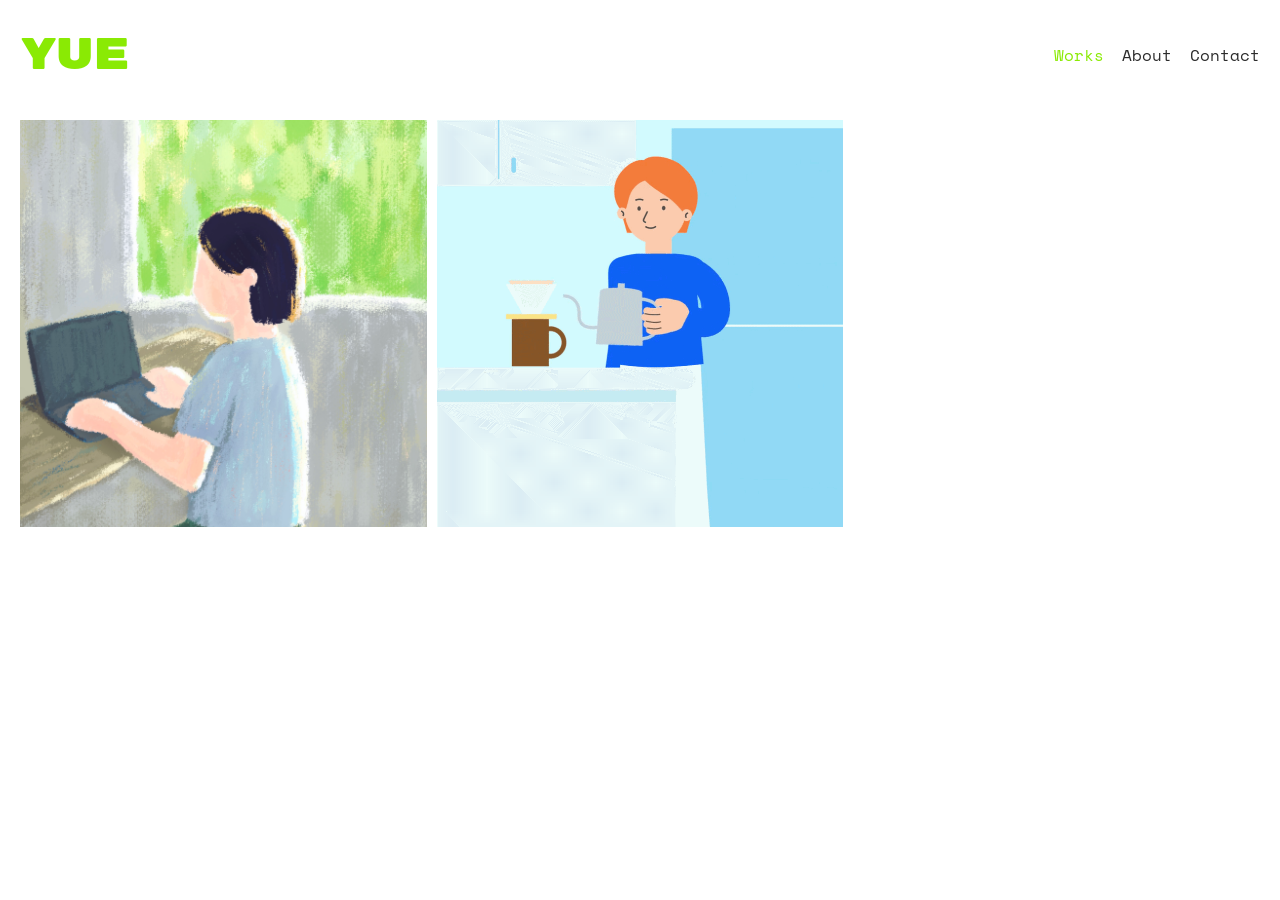
==== index.html @ 3db2f6ad "Add files via upload" ====
<!doctype html>
<html lang="zh-Hans">
  <head>
    <meta charset="UTF-8" />
    <meta name="viewport" content="width=device-width, initial-scale=1.0" />
    <title>Portfolio</title>
    <link rel="preconnect" href="https://fonts.googleapis.com" />
    <link rel="preconnect" href="https://fonts.gstatic.com" crossorigin />
    <link
      href="https://fonts.googleapis.com/css2?family=Space+Mono:ital,wght@0,400;0,700;1,400;1,700&display=swap"
      rel="stylesheet"
    />
    <link
      href="https://fonts.googleapis.com/css2?family=Rubik+Mono+One&display=swap"
      rel="stylesheet"
    />
    <link rel="stylesheet" href="./style.css" />
  </head>

  <body>
    <header class="site-header">
      <div class="container">
        <div class="brand">Yue</div>
        <nav class="nav" aria-label="Primary">
          <a class="nav__link is-active" href="./index.html">Works</a>
          <a class="nav__link" href="./about.html">About</a>
          <a class="nav__link" href="./contact.html">Contact</a>
        </nav>
      </div>
    </header>

    <main class="container">
      <section>
        <div id="grid" class="grid" aria-live="polite"></div>
        <div id="status" class="status" role="status" aria-live="polite"></div>
      </section>
    </main>

    <div id="modal" class="modal" aria-hidden="true">
      <div class="modal__backdrop" data-close></div>
      <div class="viewer" role="dialog" aria-modal="true" aria-label="Work viewer">
        <button class="viewer__close" type="button" aria-label="Close" data-close>×</button>
        <button class="viewer__nav viewer__nav--prev" type="button" aria-label="Previous" data-prev>
          ‹
        </button>
        <button class="viewer__nav viewer__nav--next" type="button" aria-label="Next" data-next>
          ›
        </button>
        <div class="viewer__stage" id="modalMedia"></div>
        <div class="viewer__title" id="modalTitle"></div>
        <div class="viewer__date" id="modalDate"></div>
        <div class="viewer__desc" id="modalDesc"></div>
      </div>
    </div>

    <script src="./script.js"></script>
  </body>
</html>
---- style.css ----
:root {
  --bg: #ffffff;
  --text: #2b2b2b;
  --muted: #777777;
  --border: rgba(0, 0, 0, 0.08);
  --header-bg: #ffffff;
  --header-h: 110px;
  --accent: #8aea04;
  --font-base: "Space Mono", ui-monospace, SFMono-Regular, Menlo, Monaco, Consolas, "Liberation Mono",
    "Courier New", monospace;
  --font-brand: "Rubik Mono One", var(--font-base);
}

* {
  box-sizing: border-box;
}

html,
body {
  height: 100%;
}

body {
  margin: 0;
  font-family: var(--font-base);
  background: var(--bg);
  color: var(--text);
  padding-top: var(--header-h);
}

.container {
  width: min(1240px, 100% - 40px);
  margin: 0 auto;
}

.site-header {
  position: fixed;
  top: 0;
  left: 0;
  right: 0;
  height: var(--header-h);
  z-index: 40;
  background: var(--header-bg);
  border-bottom: 0;
}

.site-header .container {
  display: flex;
  height: 100%;
  align-items: center;
  justify-content: space-between;
  padding: 0;
}

.brand {
  font-family: var(--font-brand);
  font-weight: 400;
  color: var(--accent);
  letter-spacing: -0.6px;
  font-size: 44px;
  line-height: 1;
  transform: none;
}

.nav {
  display: flex;
  align-items: center;
  gap: 18px;
  font-family: var(--font-base);
}

.nav__link {
  text-decoration: none;
  color: var(--text);
  font-size: 16px;
  padding: 6px 0;
  transition: opacity 140ms ease, color 140ms ease;
}

.nav__link:hover {
  opacity: 0.7;
  color: var(--accent);
}

.nav__link.is-active {
  color: var(--accent);
}

main.container {
  padding-top: 0;
}

.grid {
  padding: 10px 0 64px;
  display: grid;
  grid-template-columns: repeat(3, 1fr);
  column-gap: 10px;
  row-gap: 10px;
}

@media (max-width: 960px) {
  .grid {
    grid-template-columns: repeat(2, 1fr);
  }
}

@media (max-width: 640px) {
  .grid {
    grid-template-columns: repeat(2, 1fr);
  }
}

.card {
  width: 100%;
  display: block;
  border: 0;
  padding: 0;
  margin: 0;
  border-radius: 0;
  overflow: hidden;
  background: transparent;
  transform: translateZ(0);
  cursor: pointer;
  text-align: left;
}

.card:hover {
  transform: none;
}

.thumb {
  width: 100%;
  aspect-ratio: 1 / 1;
  height: auto;
  background: #f3f3f3;
  display: block;
  object-fit: cover;
}

.card__caption {
  margin-top: 10px;
  font-size: 13px;
  line-height: 1.35;
  color: var(--text);
  text-align: left;
}

.status {
  padding-bottom: 40px;
  color: var(--muted);
  font-size: 14px;
}

/* Modal */
.modal {
  position: fixed;
  inset: 0;
  display: none;
  z-index: 50;
}

.modal.is-open {
  display: block;
}

.modal__backdrop {
  position: absolute;
  inset: 0;
  background: rgba(255, 255, 255, 0.96);
}

.viewer {
  position: absolute;
  inset: 0;
  padding: 22px 22px 70px;
  display: flex;
  flex-direction: column;
}

.viewer__close {
  position: absolute;
  right: 18px;
  top: 14px;
  border: 0;
  background: transparent;
  font-size: 28px;
  line-height: 1;
  cursor: pointer;
  color: var(--text);
  padding: 8px 10px;
  opacity: 0.75;
  transition: opacity 140ms ease;
}

.viewer__close:hover {
  opacity: 1;
}

.viewer__nav {
  position: absolute;
  top: 50%;
  transform: translateY(-50%);
  width: 44px;
  height: 44px;
  border: 0;
  background: transparent;
  cursor: pointer;
  font-size: 34px;
  line-height: 1;
  color: rgba(0, 0, 0, 0.45);
  transition: color 140ms ease, opacity 140ms ease;
  padding: 0;
  opacity: 0.85;
}

.viewer__nav:hover {
  color: rgba(0, 0, 0, 0.75);
  opacity: 1;
}

.viewer__nav--prev {
  left: 14px;
}

.viewer__nav--next {
  right: 14px;
}

.viewer__stage {
  flex: 1;
  margin: 68px auto 0;
  width: min(1080px, calc(100% - 160px));
  max-height: calc(100vh - 230px);
  display: flex;
  align-items: center;
  justify-content: center;
  overflow: hidden;
}

.viewer__stage img {
  width: 100%;
  height: 100%;
  object-fit: contain;
  display: block;
}

.viewer__stage iframe {
  width: 100%;
  height: 100%;
  border: 0;
  display: block;
  background: transparent;
}

.viewer__stage.is-video {
  height: min(70vh, 720px);
  width: auto;
  max-width: calc(100% - 160px);
  aspect-ratio: 16 / 9;
}

.viewer__title {
  margin: 44px auto 0;
  font-size: 15px;
  font-weight: 600;
  color: var(--text);
  text-align: center;
  max-width: calc(100% - 40px);
  white-space: nowrap;
  overflow: hidden;
  text-overflow: ellipsis;
}

.viewer__date {
  margin: 6px auto 0;
  font-size: 12px;
  color: var(--muted);
  text-align: center;
}

.viewer__desc {
  margin: 16px auto 0;
  max-width: min(720px, calc(100% - 48px));
  font-size: 14px;
  line-height: 1.65;
  color: rgba(0, 0, 0, 0.75);
  white-space: pre-wrap;
  text-align: left;
}
.card__caption {
  display: none;
}
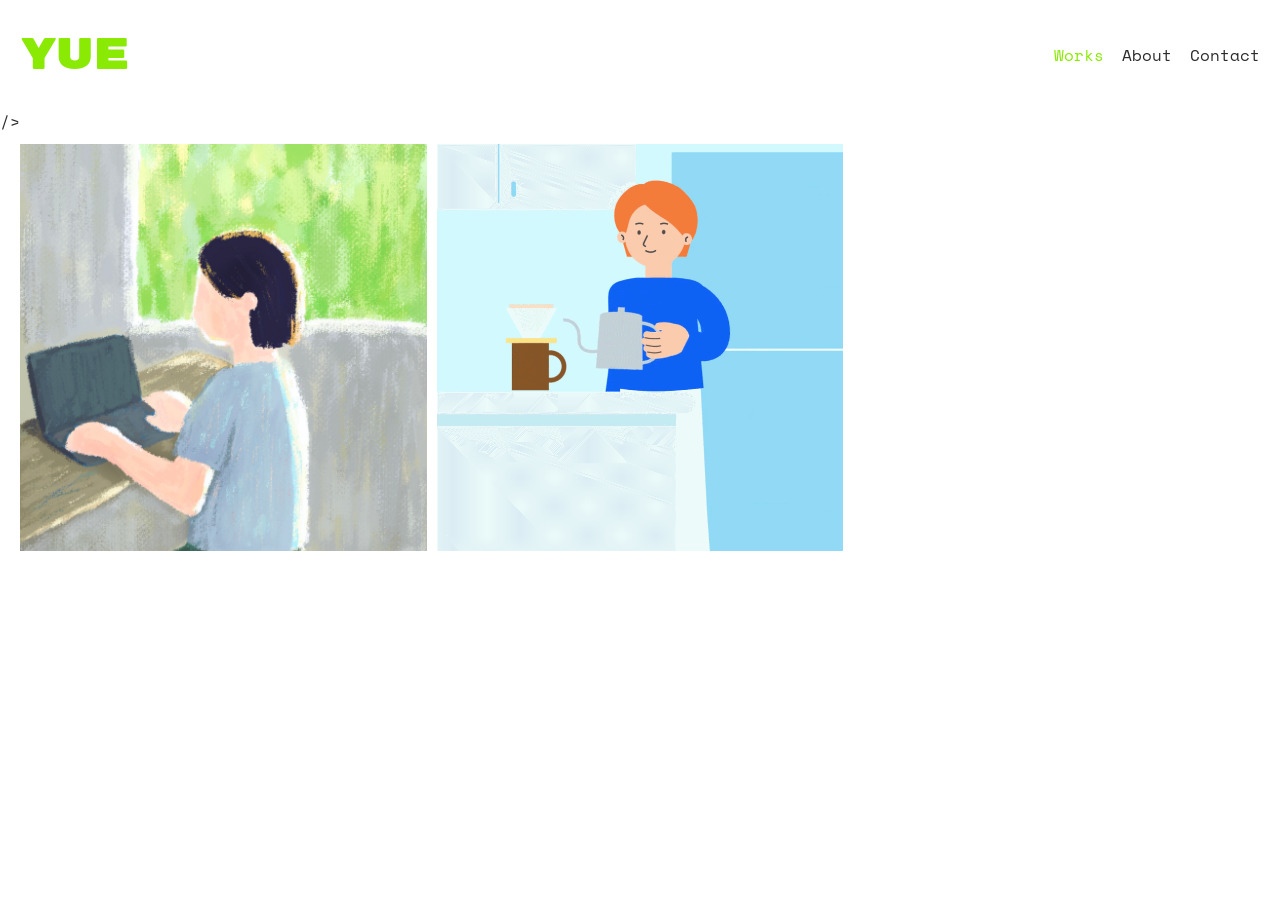
==== commit 7430902c: "Update index.html" ====
--- a/index.html
+++ b/index.html
@@ -10,6 +10,8 @@
       href="https://fonts.googleapis.com/css2?family=Space+Mono:ital,wght@0,400;0,700;1,400;1,700&display=swap"
       rel="stylesheet"
     />
+/>
+    
     <link
       href="https://fonts.googleapis.com/css2?family=Rubik+Mono+One&display=swap"
       rel="stylesheet"
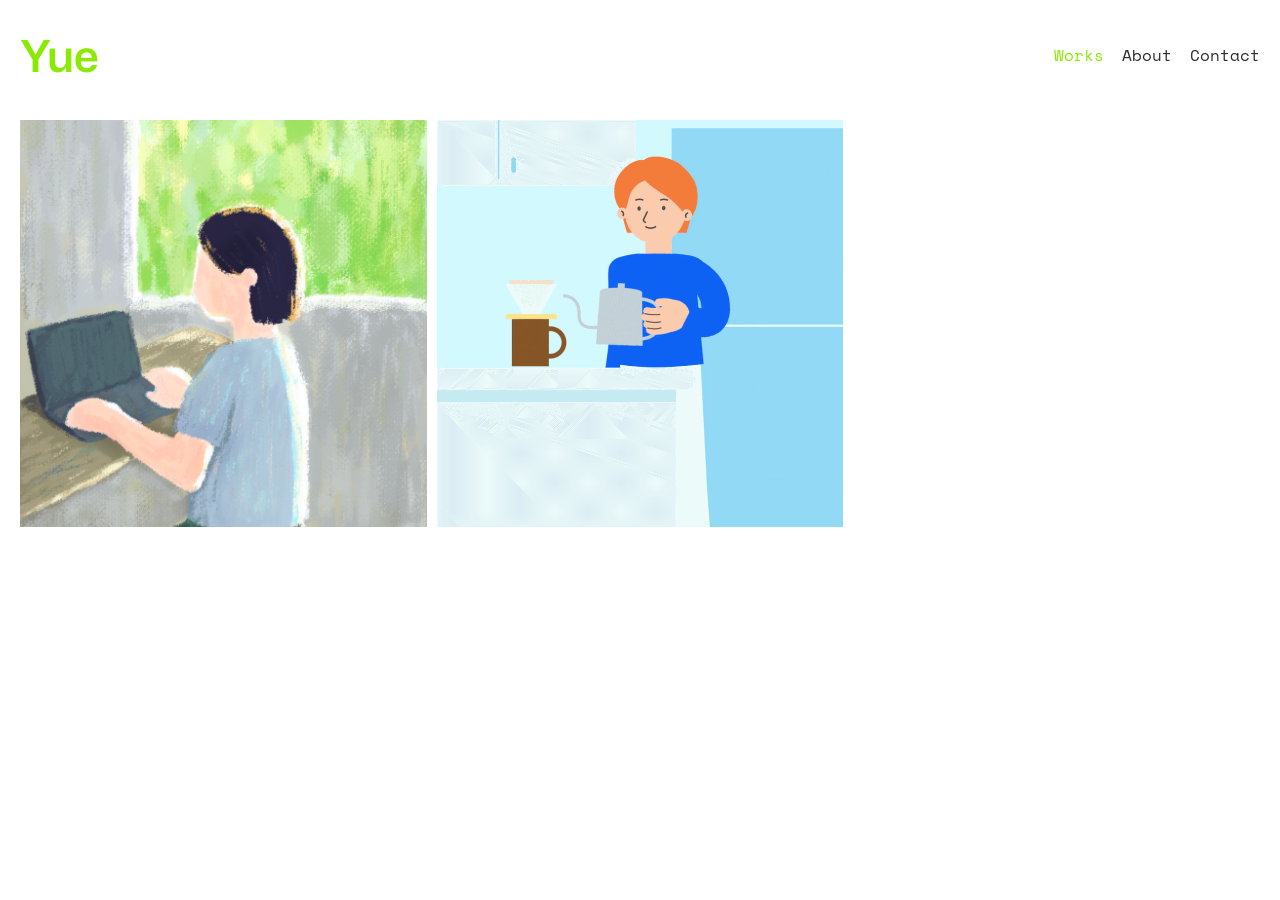
==== commit 7be72753: "Update index.html" ====
--- a/index.html
+++ b/index.html
@@ -10,15 +10,16 @@
       href="https://fonts.googleapis.com/css2?family=Space+Mono:ital,wght@0,400;0,700;1,400;1,700&display=swap"
       rel="stylesheet"
     />
-/>
-    
     <link
       href="https://fonts.googleapis.com/css2?family=Rubik+Mono+One&display=swap"
       rel="stylesheet"
     />
+    <link
+      href="https://fonts.googleapis.com/css2?family=Mona+Sans:wght@600&display=swap"
+      rel="stylesheet"
+    />
     <link rel="stylesheet" href="./style.css" />
   </head>
-
   <body>
     <header class="site-header">
       <div class="container">
@@ -30,14 +31,12 @@
         </nav>
       </div>
     </header>
-
     <main class="container">
       <section>
         <div id="grid" class="grid" aria-live="polite"></div>
         <div id="status" class="status" role="status" aria-live="polite"></div>
       </section>
     </main>
-
     <div id="modal" class="modal" aria-hidden="true">
       <div class="modal__backdrop" data-close></div>
       <div class="viewer" role="dialog" aria-modal="true" aria-label="Work viewer">
@@ -54,7 +53,6 @@
         <div class="viewer__desc" id="modalDesc"></div>
       </div>
     </div>
-
     <script src="./script.js"></script>
   </body>
 </html>
--- a/style.css
+++ b/style.css
@@ -53,8 +53,8 @@
 }
 
 .brand {
-  font-family: var(--font-brand);
-  font-weight: 400;
+  font-family: 'Mona Sans', sans-serif;
+  font-weight: 600;
   color: var(--accent);
   letter-spacing: -0.6px;
   font-size: 44px;
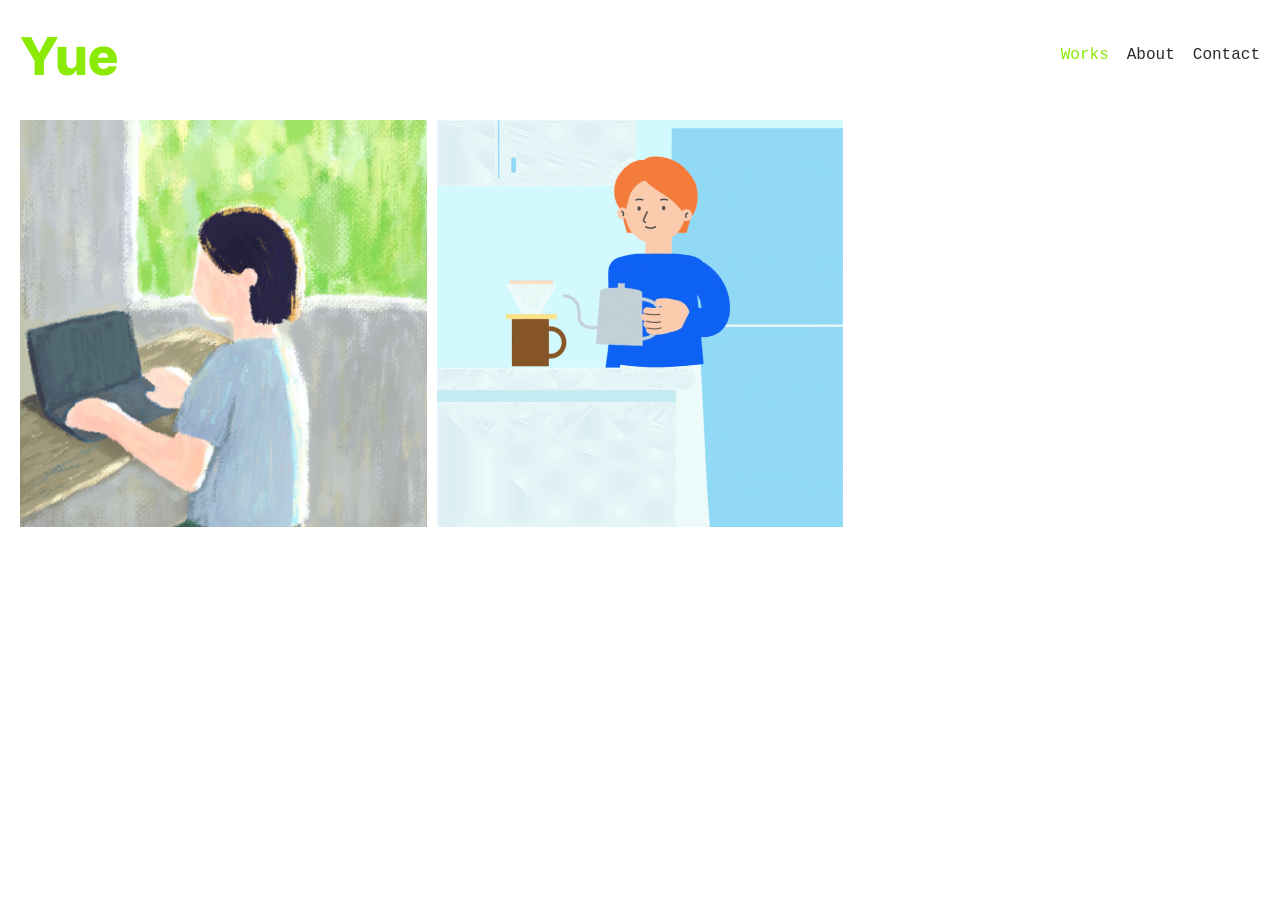
==== commit ceb5b5db: "Update index.html" ====
--- a/index.html
+++ b/index.html
@@ -7,15 +7,7 @@
     <link rel="preconnect" href="https://fonts.googleapis.com" />
     <link rel="preconnect" href="https://fonts.gstatic.com" crossorigin />
     <link
-      href="https://fonts.googleapis.com/css2?family=Space+Mono:ital,wght@0,400;0,700;1,400;1,700&display=swap"
-      rel="stylesheet"
-    />
-    <link
-      href="https://fonts.googleapis.com/css2?family=Rubik+Mono+One&display=swap"
-      rel="stylesheet"
-    />
-    <link
-      href="https://fonts.googleapis.com/css2?family=Mona+Sans:wght@600&display=swap"
+      href="https://fonts.googleapis.com/css2?family=Mona+Sans:wght@800&display=swap"
       rel="stylesheet"
     />
     <link rel="stylesheet" href="./style.css" />
--- a/style.css
+++ b/style.css
@@ -54,11 +54,11 @@
 
 .brand {
   font-family: 'Mona Sans', sans-serif;
-  font-weight: 600;
+  font-weight: 800;
   color: var(--accent);
   letter-spacing: -0.6px;
-  font-size: 44px;
-  line-height: 1;
+  font-size: 52px;
+  line-height: 62px;
   transform: none;
 }
 
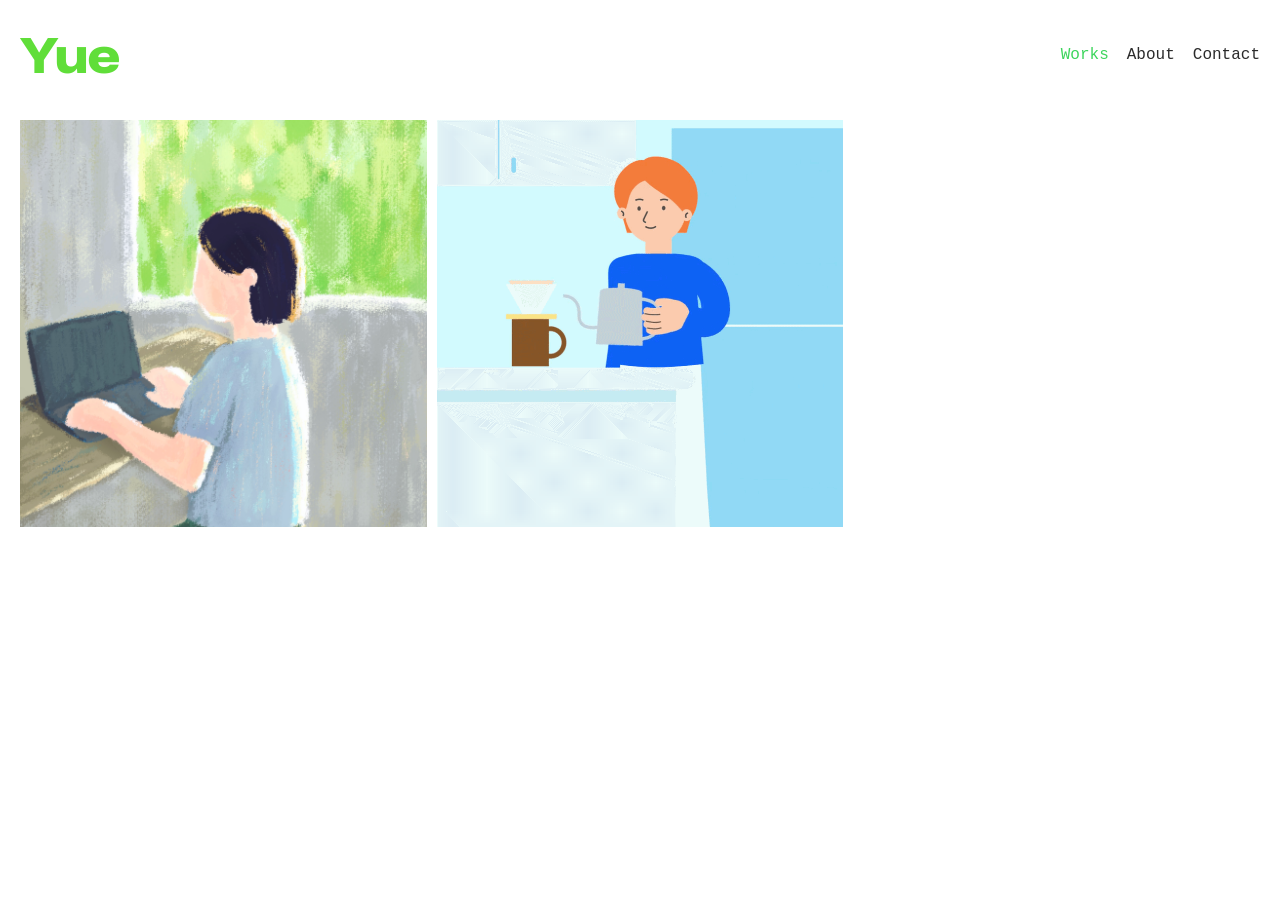
==== commit bc805b92: "Update index.html" ====
--- a/index.html
+++ b/index.html
@@ -7,8 +7,8 @@
     <link rel="preconnect" href="https://fonts.googleapis.com" />
     <link rel="preconnect" href="https://fonts.gstatic.com" crossorigin />
     <link
-      href="https://fonts.googleapis.com/css2?family=Mona+Sans:wght@800&display=swap"
-      rel="stylesheet"
+      href="https://fonts.googleapis.com/css2?family=Mona+Sans:wdth,wght@120,800&display=swap"
+  rel="stylesheet"
     />
     <link rel="stylesheet" href="./style.css" />
   </head>
--- a/style.css
+++ b/style.css
@@ -5,7 +5,7 @@
   --border: rgba(0, 0, 0, 0.08);
   --header-bg: #ffffff;
   --header-h: 110px;
-  --accent: #8aea04;
+  --accent: #3DD55C;
   --font-base: "Space Mono", ui-monospace, SFMono-Regular, Menlo, Monaco, Consolas, "Liberation Mono",
     "Courier New", monospace;
   --font-brand: "Rubik Mono One", var(--font-base);
@@ -54,11 +54,11 @@
 
 .brand {
   font-family: 'Mona Sans', sans-serif;
-  font-weight: 800;
-  color: var(--accent);
-  letter-spacing: -0.6px;
-  font-size: 52px;
-  line-height: 62px;
+  font-variation-settings: 'wght' 800, 'wdth' 120;
+  color: #60DE39;
+  letter-spacing: 0;
+  font-size: 48px;
+  line-height: 1;
   transform: none;
 }
 
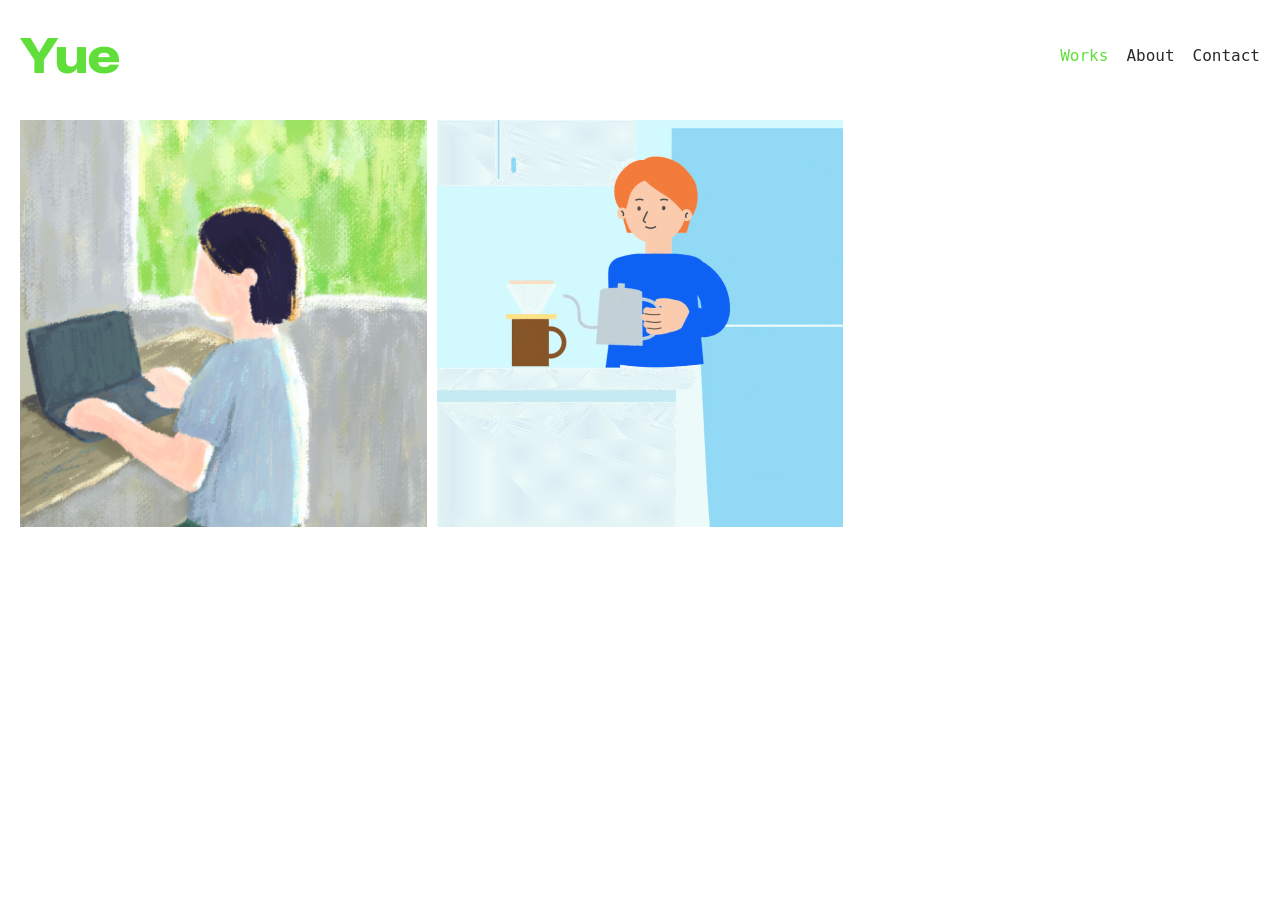
==== commit bf1e2a66: "Update index.html" ====
--- a/index.html
+++ b/index.html
@@ -11,6 +11,7 @@
   rel="stylesheet"
     />
     <link rel="stylesheet" href="./style.css" />
+    <link rel="icon" type="image/png" href="./favicon.png" />
   </head>
   <body>
     <header class="site-header">
--- a/style.css
+++ b/style.css
@@ -5,10 +5,8 @@
   --border: rgba(0, 0, 0, 0.08);
   --header-bg: #ffffff;
   --header-h: 110px;
-  --accent: #3DD55C;
-  --font-base: "Space Mono", ui-monospace, SFMono-Regular, Menlo, Monaco, Consolas, "Liberation Mono",
-    "Courier New", monospace;
-  --font-brand: "Rubik Mono One", var(--font-base);
+  --accent: #60DE39;
+  --font-base: Menlo, monospace;
 }
 
 * {
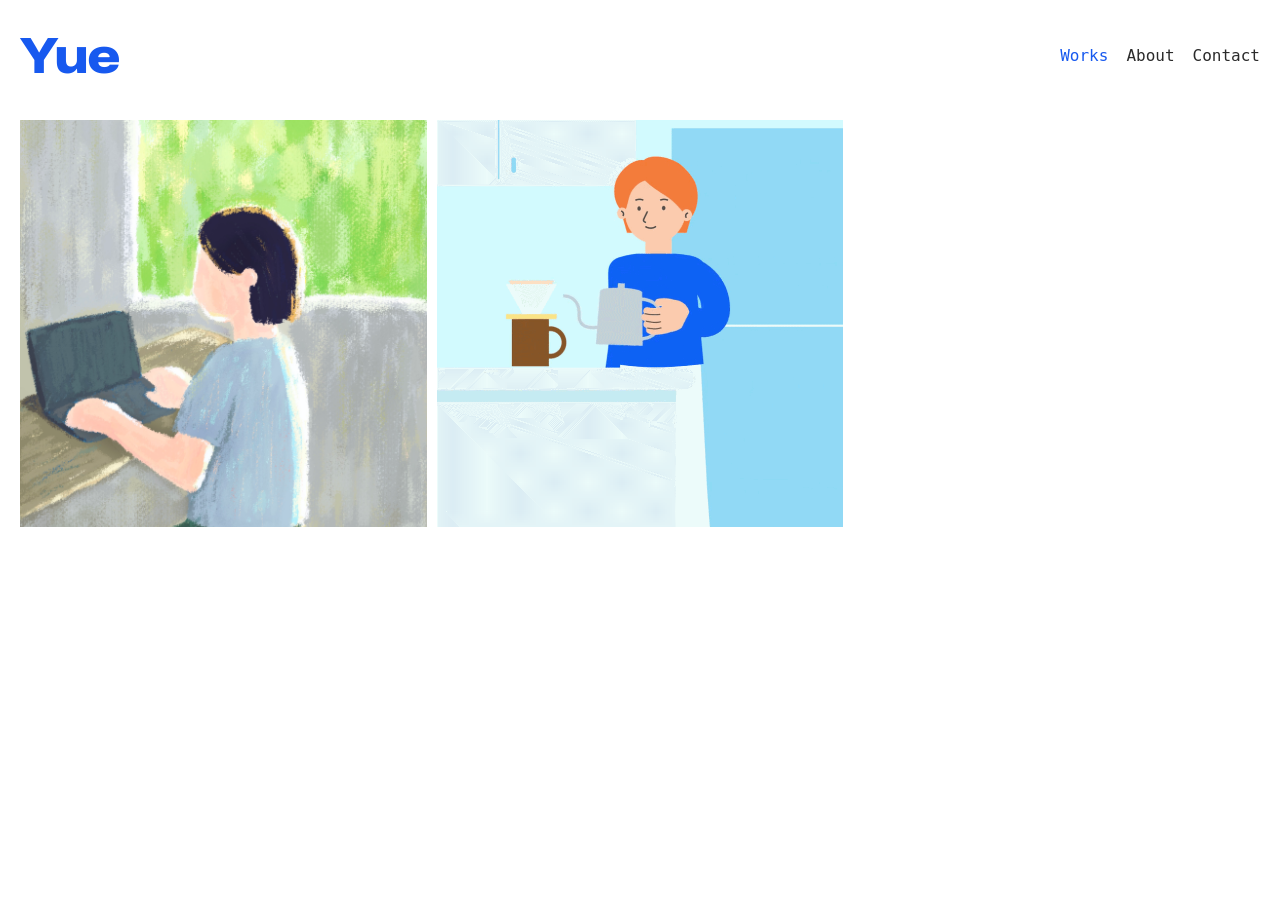
==== commit db395610: "Update index.html" ====
--- a/index.html
+++ b/index.html
@@ -3,7 +3,7 @@
   <head>
     <meta charset="UTF-8" />
     <meta name="viewport" content="width=device-width, initial-scale=1.0" />
-    <title>Portfolio</title>
+    <title>Yue</title>
     <link rel="preconnect" href="https://fonts.googleapis.com" />
     <link rel="preconnect" href="https://fonts.gstatic.com" crossorigin />
     <link
--- a/style.css
+++ b/style.css
@@ -5,7 +5,7 @@
   --border: rgba(0, 0, 0, 0.08);
   --header-bg: #ffffff;
   --header-h: 110px;
-  --accent: #60DE39;
+  --accent: #1759EF;
   --font-base: Menlo, monospace;
 }
 
@@ -53,7 +53,7 @@
 .brand {
   font-family: 'Mona Sans', sans-serif;
   font-variation-settings: 'wght' 800, 'wdth' 120;
-  color: #60DE39;
+  color: #1759EF;
   letter-spacing: 0;
   font-size: 48px;
   line-height: 1;
